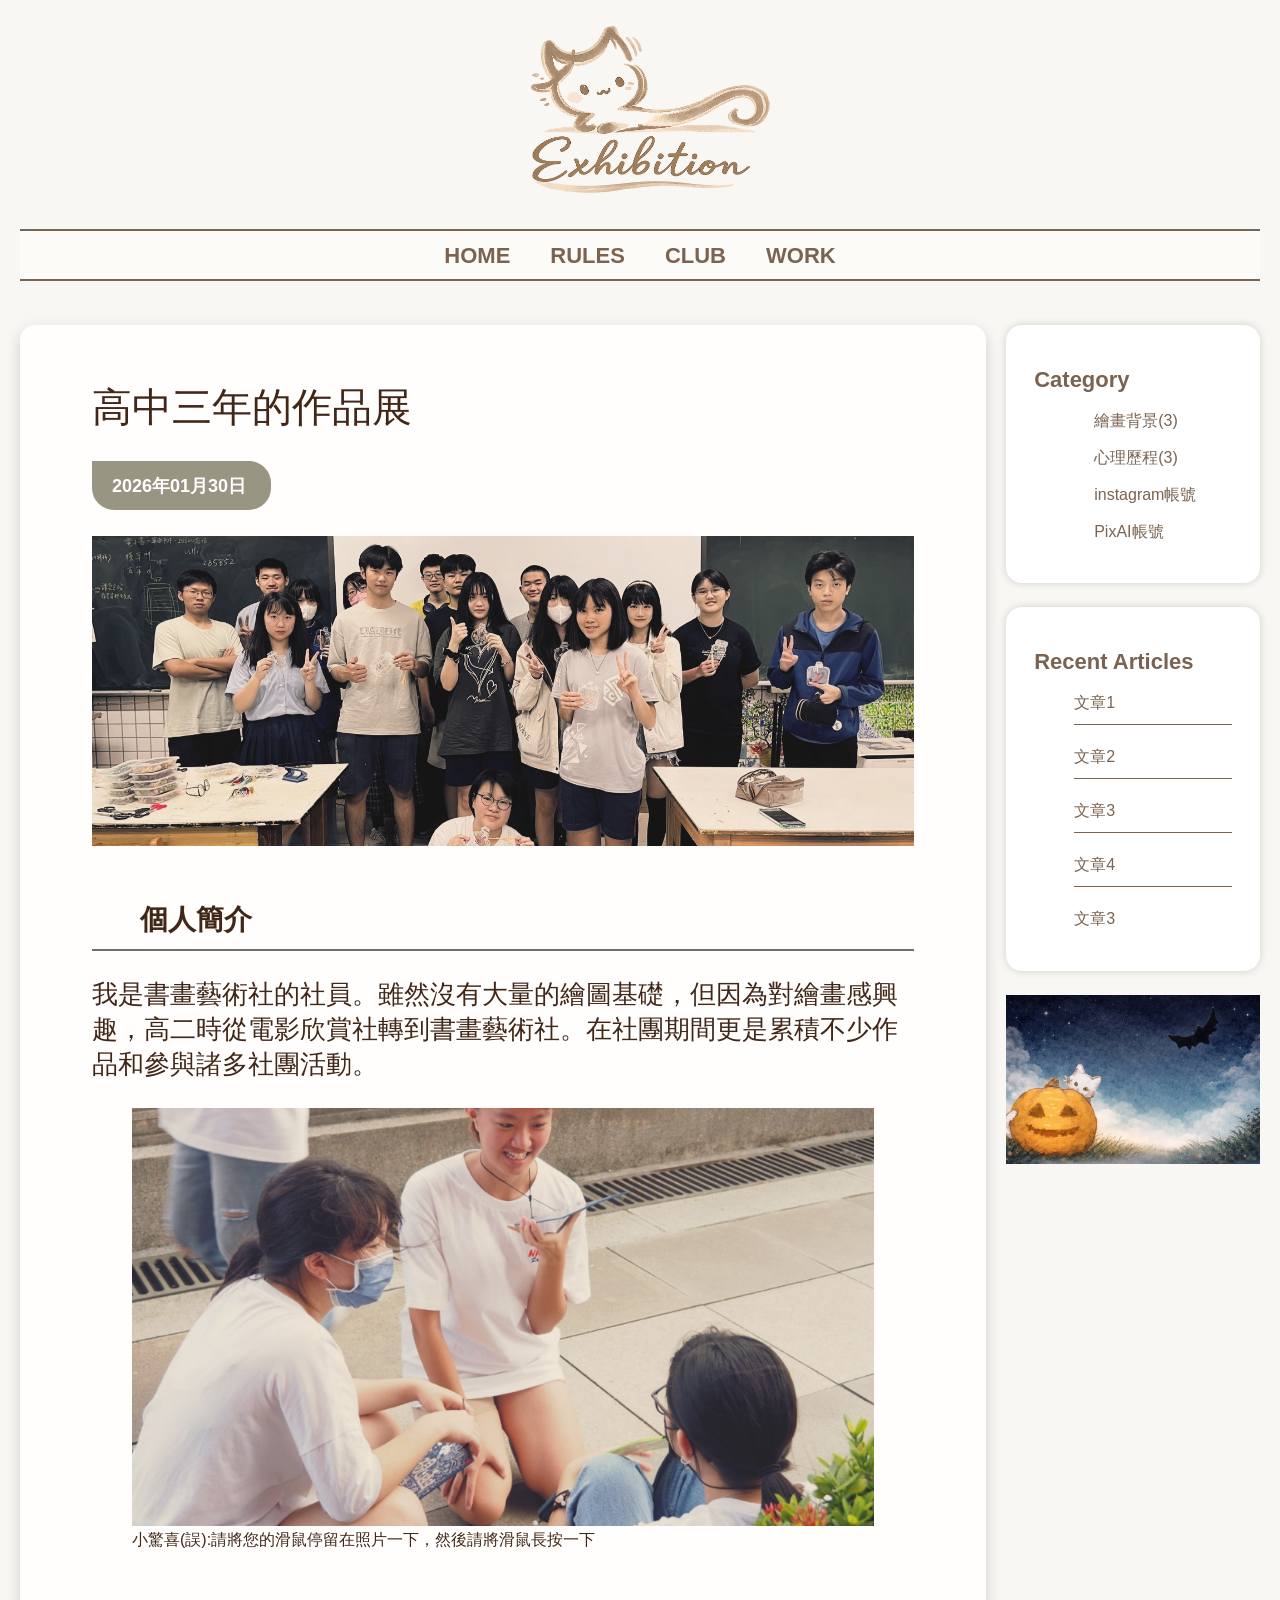
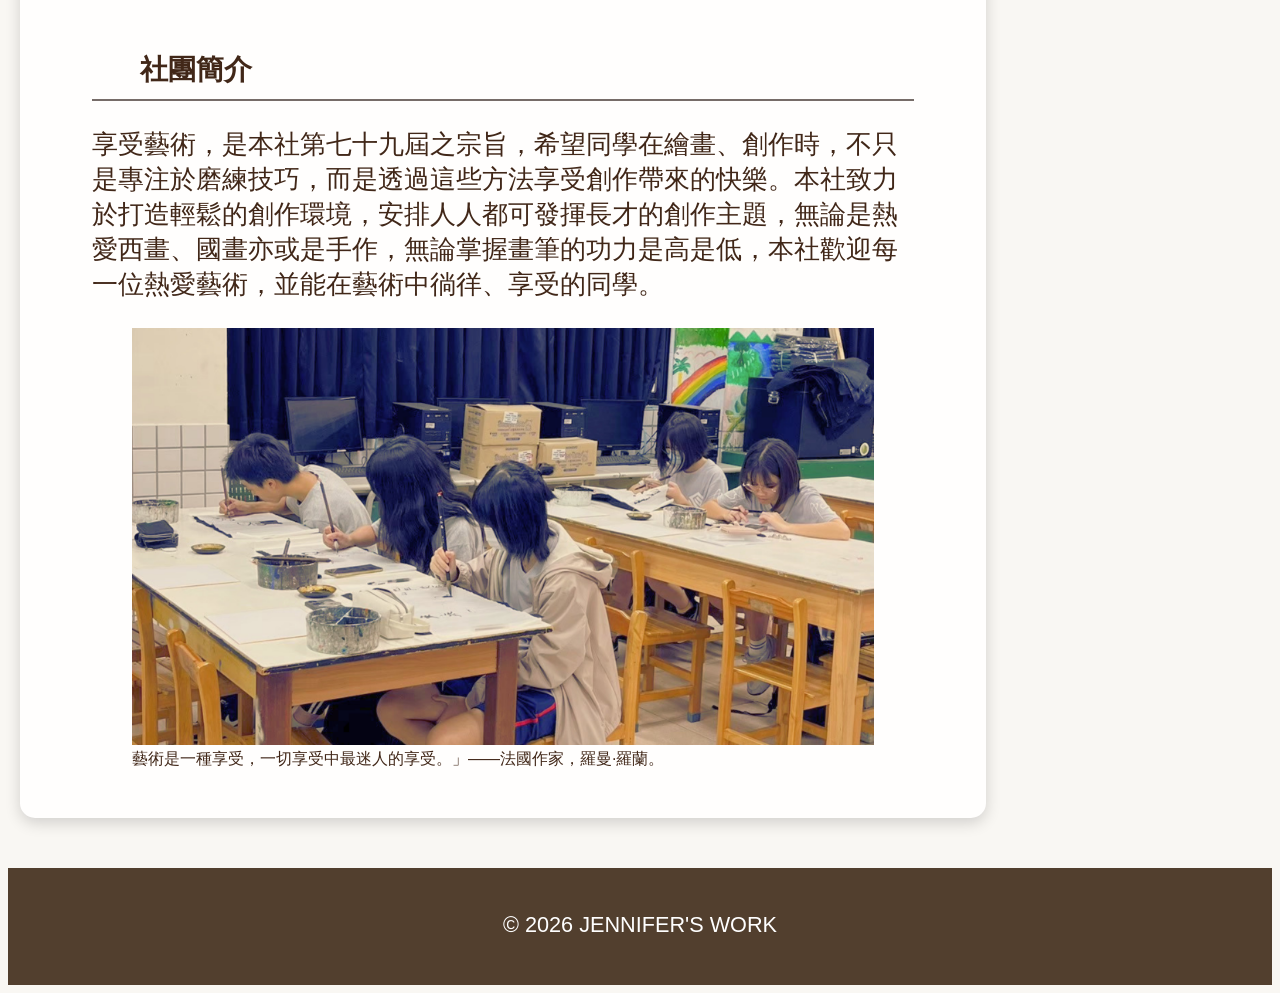
==== index.html @ 860760c7 "新增字型檔案及更新 CSS，調整字型樣式與排版" ====
<!DOCTYPE html>
<html>
    <!-- 網頁不可見處 -->
    <head>
        <meta charset="UTF-8">
        <!--上面是為了避免中文造成的亂碼 meta是單標籤 -->    
        <title>張硯涵的作品展</title>
        <link rel="stylesheet" href="index.css">
        
    </head>

    <!-- 網頁可見處 -->
    <body>
        <!-- 頂部空間 -->
        <header>
            <h1><img src="8.png"  alt="作品展" height="150" width="260"></h1>
            <nav>
                <ul>
                    <li><a href="index.html">HOME</a></li>
                    <li><a href="rules.html">RULES</a></li>
                    <li><a href="https://www.instagram.com/pccac.80th?utm_source=ig_web_button_share_sheet&igsh=ZDNlZDc0MzIxNw==">CLUB</a></li>
                    <li><a href="work.html">WORK</a></li>
                </ul>
            </nav>
        </header>
        <!-- 主要畫面 -->
        <div class="container">
            <!-- 左側主要畫面 -->
            <main>
                <article>
                    <h2>高中三年的作品展</h2>
                    <p class="postdate">
                        <time datetime="2026-01-30">2026年01月30日</time>
                    </p>
                    <p class="eyecatch">    
                        <img src="123.jpg" alt="社團合照">
                    </p>
                </article>

                <section>
                    <article>
                        <h3>個人簡介</h3>
                        <p>我是書畫藝術社的社員。雖然沒有大量的繪圖基礎，但因為對繪畫感興趣，高二時從電影欣賞社轉到書畫藝術社。在社團期間更是累積不少作品和參與諸多社團活動。</p>  
                        <figure>    
                            <img src="1226.png" alt="我的活動照片" class="hover-img">
                            <figcaption>小驚喜(誤):請將您的滑鼠停留在照片一下，然後請將滑鼠長按一下</figcaption>
                        </figure>
                        
                    </article>
                </section>
                <br/>
                <br/>
                <section>
                    <article>
                        <h3>社團簡介</h3>           
                        <p>享受藝術，是本社第七十九屆之宗旨，希望同學在繪畫、創作時，不只是專注於磨練技巧，而是透過這些方法享受創作帶來的快樂。本社致力於打造輕鬆的創作環境，安排人人都可發揮長才的創作主題，無論是熱愛西畫、國畫亦或是手作，無論掌握畫筆的功力是高是低，本社歡迎每一位熱愛藝術，並能在藝術中徜徉、享受的同學。</p>
                        <figure>    
                            <img src="1229.png" alt="社團照片">
                            <figcaption>藝術是一種享受，一切享受中最迷人的享受。」——法國作家，羅曼·羅蘭。</figcaption>
                        </figure>  
                    </article>
                </section>
            </main>
            <!-- 右側主要畫面 -->
            <aside>
                <nav class="categorynav">
                    <h2>Category</h2>
                    <ul>
                        <li><a href="thought.html">繪畫背景(3)</a></li>
                        <li><a href="thought.html">心理歷程(3)</a></li>
                        <li><a href="https://www.instagram.com/sisisi.0730?utm_source=ig_web_button_share_sheet&igsh=ZDNlZDc0MzIxNw==">instagram帳號</a></li>
                        <li><a href="https://pixai.art/zh/@user-1931276859819433513/artworks#sort=most-liked">PixAI帳號</a></li>        
                    </ul>               
                </nav>
                
                <nav class="recentnav">        
                    <h2>Recent Articles</h2>
                    <ul>
                        <li><a href="thought.html">文章1</a></li>
                        <li><a href="thought.html">文章2</a></li>
                        <li><a href="thought.html">文章3</a></li>
                        <li><a href="thought.html">文章4</a></li>
                        <li><a href="thought.html">文章3</a></li>
                        <li><a href="thought.html">文章4</a></li>
                        <li><a href="thought.html">文章3</a></li>
                        <li><a href="thought.html">文章4</a></li>
                        <li><a href="thought.html">文章3</a></li>
                        <li><a href="thought.html">文章4</a></li>
                        <li><a href="thought.html">文章3</a></li>
                        <li><a href="thought.html">文章4</a></li>
                    </ul>
                    
                </nav>
                <img src="01.png"  alt="插圖" width="100%">
        
            </aside>
        </div>
        <!-- 底下商標 -->
        <footer>
            <p>
                <small>© 2026 JENNIFER'S WORK</small>
            </p>
        </footer>
    </body>
</html>
---- index.css ----
@charset "utf-8";

@font-face {
    font-family: 'Iansui-Regular';
    /* 請確保 fonts/ 後面的檔名與你左側資料夾內的一模一樣 */
    src: url('./fonts/Iansui-Regular.ttf') format('truetype');
}

/* 整個網頁可見部分 */
body{
    background-color: rgb(249, 247, 243);
    color: rgb(65, 39, 24);
    font-family: 'Iansui-Regular', sans-serif;
}

/* 頂部介紹區 */
header{
    width: 1240px;
    margin: 0 auto 44px;
    background-color: rgb(249, 247, 243);
}

h1 {
  text-align: center;
  padding: 0px;
  font-size: 36px;
}
h3{
    font-size: 38px;
}
p{
    font-size: 26px;
}

/*  頂端連結區 */ 
header nav ul{
    display: flex;
    justify-content: center;
    list-style: none;
    padding: 12px 0px 10px; 
    background-color: rgb(252, 251, 248);
    border-top: 2px solid rgb(118, 102, 84);
    border-bottom: 2px solid rgb(118, 102, 84);
}
header nav ul li {
    margin: 0 20px;
}
header nav ul li a{
    text-decoration: none;
    font-size: 22px;
    font-weight: bold;
    color: rgb(122, 99, 80); 
}
header nav ul li a:hover{
    text-decoration: underline double 2px;
}




/* 父層 */
.container{
    display: flex;
    width: 1240px;
    margin: 0 auto 50px;
    justify-content: space-between;
}
/* 子層(左) */
main{
    /* flex: 60%; */
    flex-basis: 920px;
    background-color: rgb(255, 254, 253);
    padding:  22px 72px 32px 72px;
    margin-right: 20PX;
    border-radius:15px;
    box-shadow:0 5px 15px rgba(0,0,0,0.16);
}


/* 子層(右) */
aside{
    /* flex: 40%; */
    flex-basis: 284px;
}
/* 子層(右)連結區 */
aside nav{
    border-radius: 16px;
    background-color: #ffffff;
    box-shadow: 0px 0px 8px rgba(0,0,0,0.16);
    padding: 24px 28px;
    margin-bottom: 24px;
}

aside nav h2 {
    margin-bottom: 18px;
    font-size: 22px;
    font-weight: bold;
    color: rgb(122, 99, 80); 
}
aside nav ul {
    font-size: 14px;
}


.categorynav ul li {
    list-style-type: square;
    color:rgb(122, 99, 80);  
    margin: 0 0 16px 20px;
    list-style: none;
}
.categorynav ul li a{
    text-decoration: none;
    font-size: 16px;
    color: rgb(122, 99, 80);  
}

.categorynav ul li a:hover{
    font-size: 16px;
    color: rgb(150, 134, 122);  
}
.recentnav ul li {
    border-bottom: 1px solid rgb(122, 99, 80);  
    padding-bottom: 10px;
    margin-bottom: 22px;
    list-style: none;
}
.recentnav ul {
    height: 240px;
    overflow: hidden scroll;
}
.recentnav ul li{
    list-style: none;
    color: rgb(122, 99, 80);  
}
.recentnav ul li a{
    color: rgb(122, 99, 80);  
    text-decoration: none;
    font-size: 16px;
}

article h2 {
    font-size: 40px;
    font-weight: 500;
    margin-bottom: 8px;
} 
time {
    background-color: #999583;
    border-radius: 0px 22px 22px 22px;
    font-size: 18px;
    font-weight: bold;
    color: #ffffff;
    padding: 13px 25px 12px 20px;
    display: inline-block;
}
.postdate {
    margin-bottom: 26px;
}
.eyecatch {
    margin-bottom: 26px;
}
article h3 {
    border-bottom: 2px solid #766c68;
    margin-bottom: 20px;
    font-size: 28px;
    font-weight: 600;
     background-image: url(9.png);
    background-repeat: no-repeat;
    background-position: left bottom;
    padding: 20px 10px 10px 48px;
}
article section p {
    line-height: 1.6;
    margin-bottom: 24px;
}
article section {
    margin-bottom: 50px;
}
footer {
    background-color: #523f2e;
    color: #ffffff;
    text-align: center;
    padding: 14px 10px 20px;
}
img {
    max-width: 100%;
    height: auto;
}
a{
    list-style: none;
}


.hover-img {
  content: url("1226.png");
}

.hover-img:hover {
  content: url("1227.png");
}

.hover-img:active {
  content: url("1228.png");
}
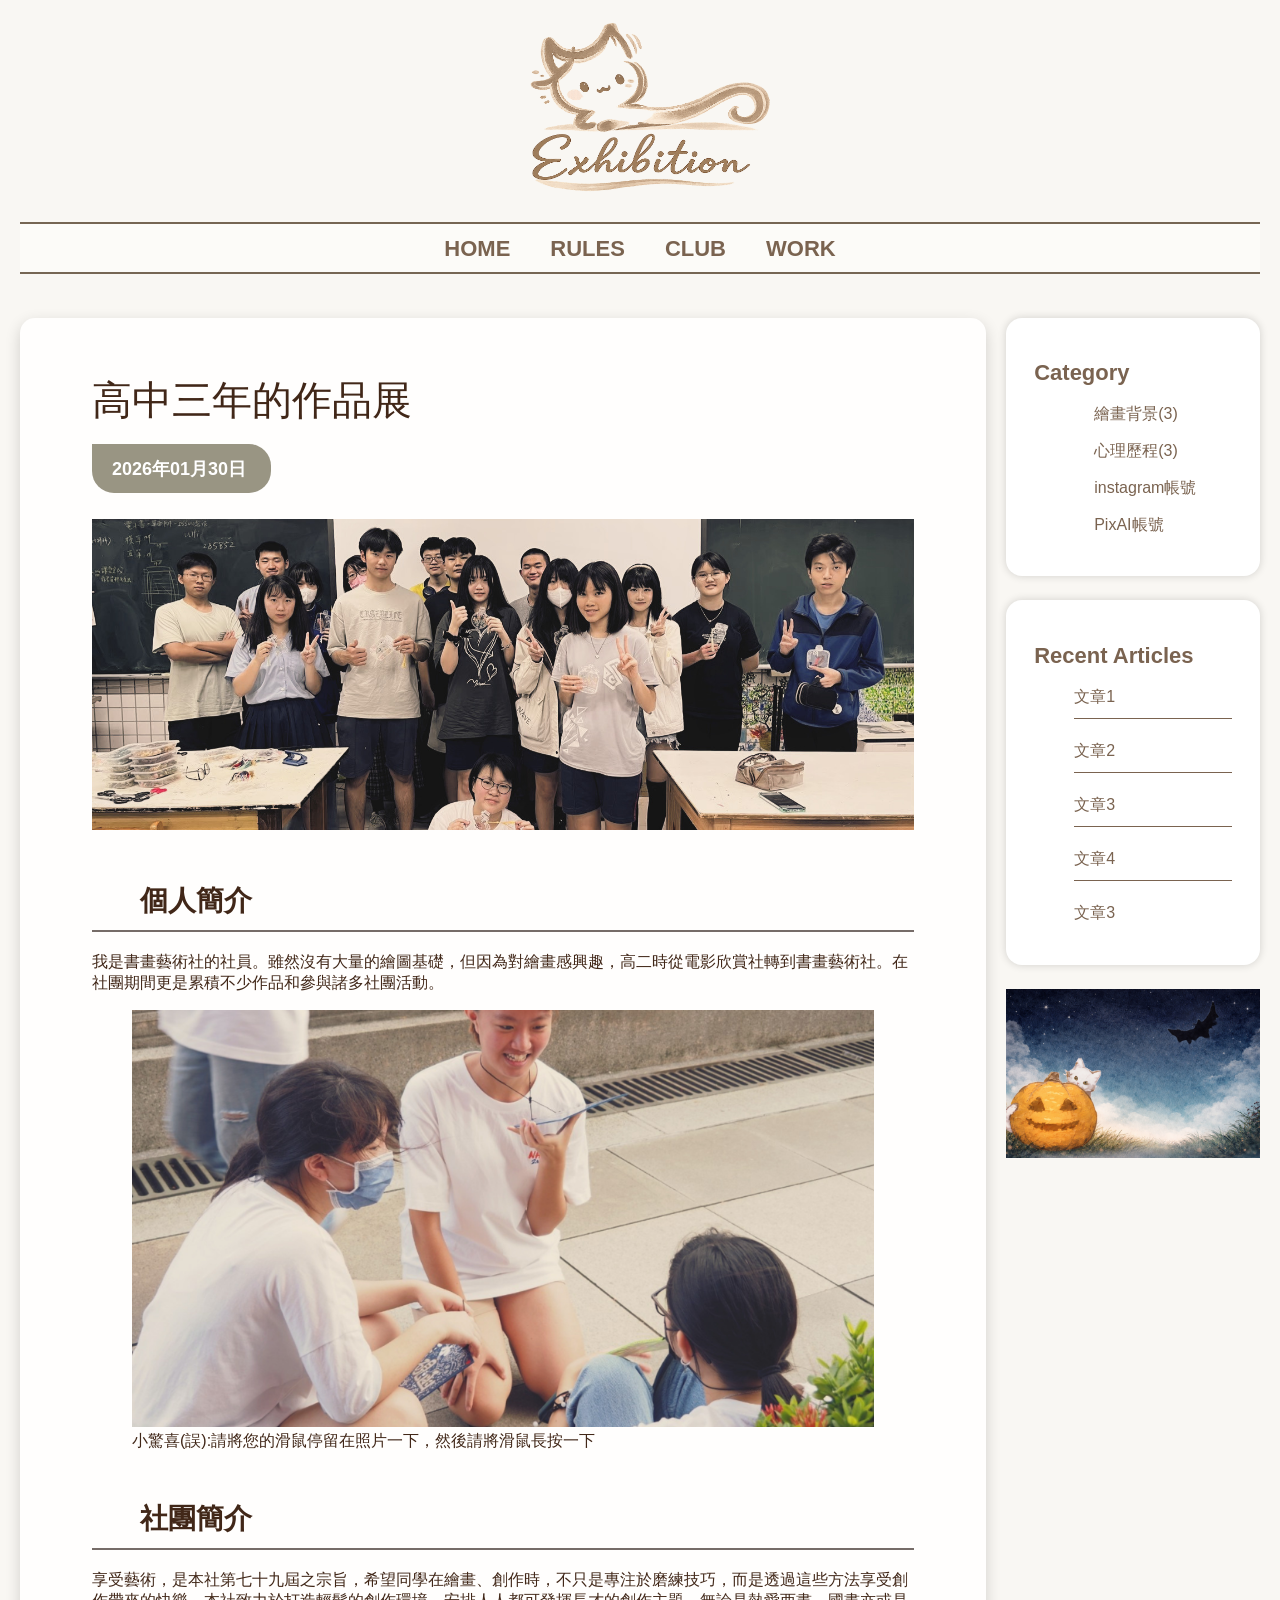
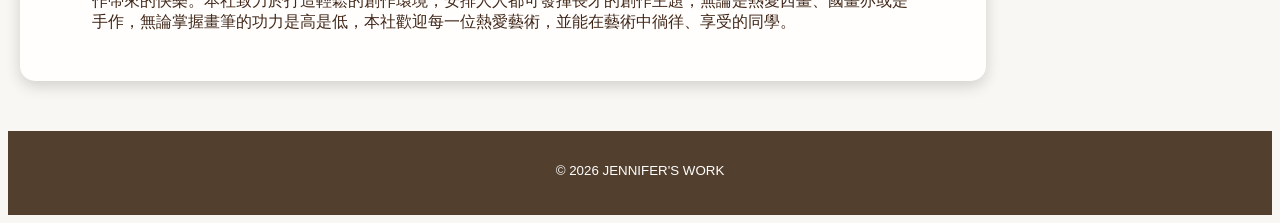
==== commit a0b15492: "first.html index.css index.html rules.html thought.html work.html" ====
--- a/index.html
+++ b/index.html
@@ -6,7 +6,6 @@
         <!--上面是為了避免中文造成的亂碼 meta是單標籤 -->    
         <title>張硯涵的作品展</title>
         <link rel="stylesheet" href="index.css">
-        
     </head>
 
     <!-- 網頁可見處 -->
@@ -48,16 +47,13 @@
                         
                     </article>
                 </section>
-                <br/>
-                <br/>
+
                 <section>
                     <article>
-                        <h3>社團簡介</h3>           
-                        <p>享受藝術，是本社第七十九屆之宗旨，希望同學在繪畫、創作時，不只是專注於磨練技巧，而是透過這些方法享受創作帶來的快樂。本社致力於打造輕鬆的創作環境，安排人人都可發揮長才的創作主題，無論是熱愛西畫、國畫亦或是手作，無論掌握畫筆的功力是高是低，本社歡迎每一位熱愛藝術，並能在藝術中徜徉、享受的同學。</p>
-                        <figure>    
-                            <img src="1229.png" alt="社團照片">
-                            <figcaption>藝術是一種享受，一切享受中最迷人的享受。」——法國作家，羅曼·羅蘭。</figcaption>
-                        </figure>  
+                        <h3>社團簡介</h3>
+                        <p>
+                            享受藝術，是本社第七十九屆之宗旨，希望同學在繪畫、創作時，不只是專注於磨練技巧，而是透過這些方法享受創作帶來的快樂。本社致力於打造輕鬆的創作環境，安排人人都可發揮長才的創作主題，無論是熱愛西畫、國畫亦或是手作，無論掌握畫筆的功力是高是低，本社歡迎每一位熱愛藝術，並能在藝術中徜徉、享受的同學。
+                        </p>
                     </article>
                 </section>
             </main>
@@ -68,8 +64,8 @@
                     <ul>
                         <li><a href="thought.html">繪畫背景(3)</a></li>
                         <li><a href="thought.html">心理歷程(3)</a></li>
-                        <li><a href="https://www.instagram.com/sisisi.0730?utm_source=ig_web_button_share_sheet&igsh=ZDNlZDc0MzIxNw==">instagram帳號</a></li>
-                        <li><a href="https://pixai.art/zh/@user-1931276859819433513/artworks#sort=most-liked">PixAI帳號</a></li>        
+                        <li><a href="thought.html">instagram帳號</a></li>
+                        <li><a href="thought.html">PixAI帳號</a></li>        
                     </ul>               
                 </nav>
                 
--- a/index.css
+++ b/index.css
@@ -1,16 +1,11 @@
 @charset "utf-8";
-
-@font-face {
-    font-family: 'Iansui-Regular';
-    /* 請確保 fonts/ 後面的檔名與你左側資料夾內的一模一樣 */
-    src: url('./fonts/Iansui-Regular.ttf') format('truetype');
-}
 
 /* 整個網頁可見部分 */
 body{
     background-color: rgb(249, 247, 243);
     color: rgb(65, 39, 24);
-    font-family: 'Iansui-Regular', sans-serif;
+    font-size: 16px;
+    font-family: 'arial','Hiragino Sans','Meiryo',sans-serif;
 }
 
 /* 頂部介紹區 */
@@ -19,20 +14,12 @@
     margin: 0 auto 44px;
     background-color: rgb(249, 247, 243);
 }
-
 h1 {
   text-align: center;
   padding: 0px;
-  font-size: 36px;
-}
-h3{
-    font-size: 38px;
-}
-p{
-    font-size: 26px;
 }
 
-/*  頂端連結區 */ 
+/* 頂端連結區 */
 header nav ul{
     display: flex;
     justify-content: center;
@@ -200,4 +187,4 @@
 
 .hover-img:active {
   content: url("1228.png");
-}
+}
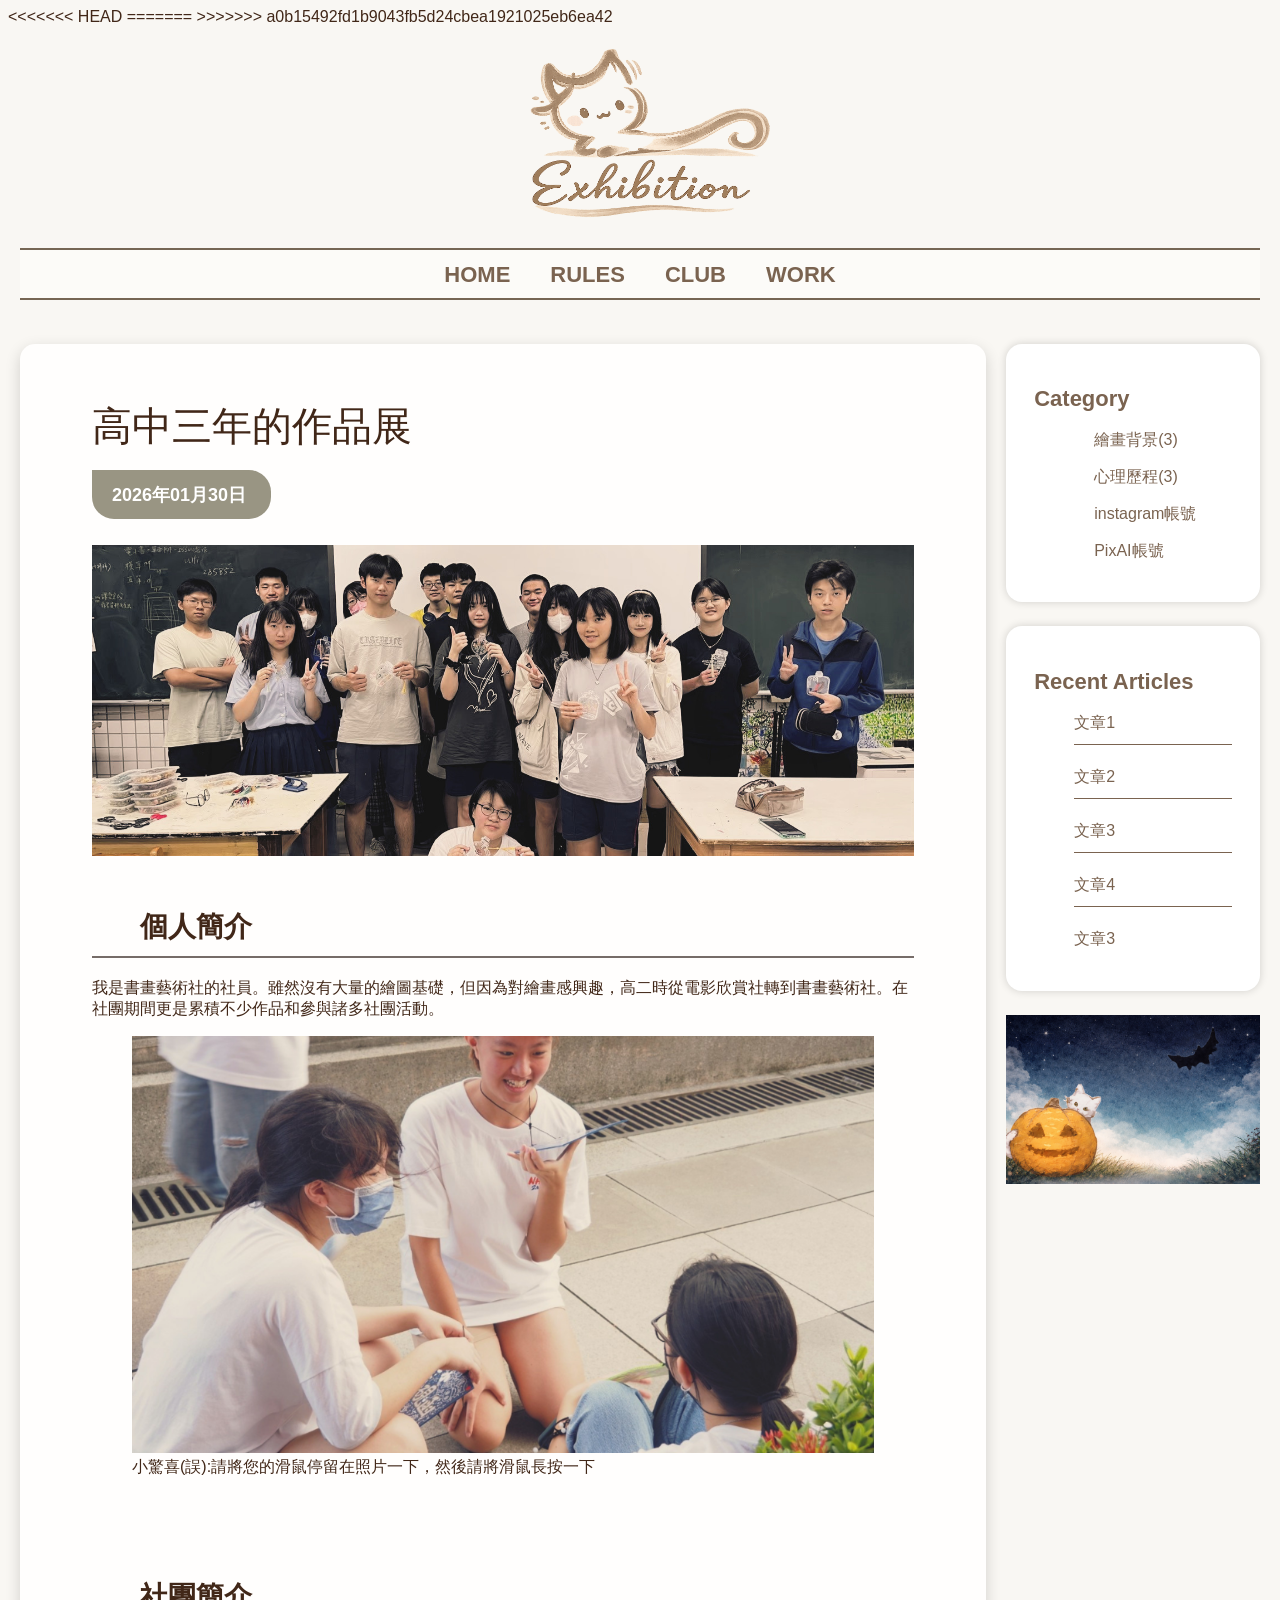
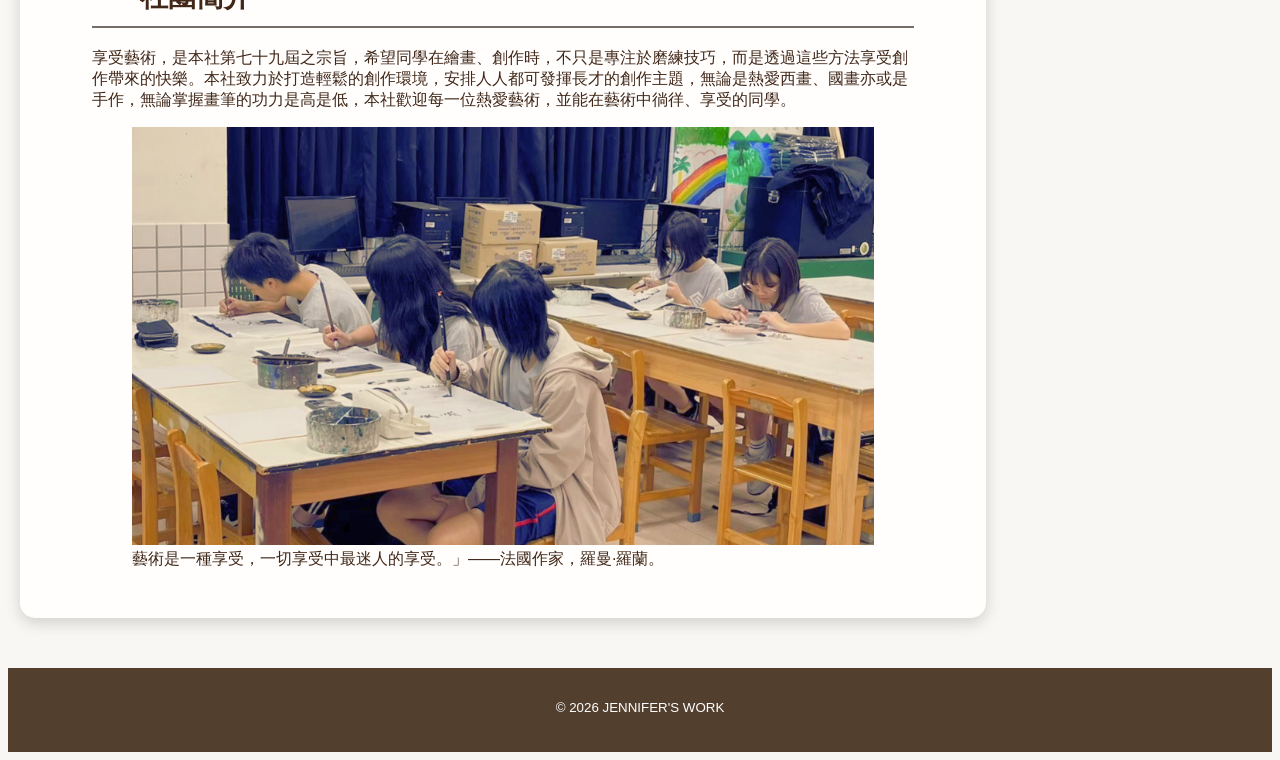
==== commit 5adb143d: "Merge branch 'main' of https://github.com/pcsh-31218-chang/31218-html" ====
--- a/index.html
+++ b/index.html
@@ -6,6 +6,10 @@
         <!--上面是為了避免中文造成的亂碼 meta是單標籤 -->    
         <title>張硯涵的作品展</title>
         <link rel="stylesheet" href="index.css">
+<<<<<<< HEAD
+        
+=======
+>>>>>>> a0b15492fd1b9043fb5d24cbea1921025eb6ea42
     </head>
 
     <!-- 網頁可見處 -->
@@ -47,13 +51,16 @@
                         
                     </article>
                 </section>
-
+                <br/>
+                <br/>
                 <section>
                     <article>
-                        <h3>社團簡介</h3>
-                        <p>
-                            享受藝術，是本社第七十九屆之宗旨，希望同學在繪畫、創作時，不只是專注於磨練技巧，而是透過這些方法享受創作帶來的快樂。本社致力於打造輕鬆的創作環境，安排人人都可發揮長才的創作主題，無論是熱愛西畫、國畫亦或是手作，無論掌握畫筆的功力是高是低，本社歡迎每一位熱愛藝術，並能在藝術中徜徉、享受的同學。
-                        </p>
+                        <h3>社團簡介</h3>           
+                        <p>享受藝術，是本社第七十九屆之宗旨，希望同學在繪畫、創作時，不只是專注於磨練技巧，而是透過這些方法享受創作帶來的快樂。本社致力於打造輕鬆的創作環境，安排人人都可發揮長才的創作主題，無論是熱愛西畫、國畫亦或是手作，無論掌握畫筆的功力是高是低，本社歡迎每一位熱愛藝術，並能在藝術中徜徉、享受的同學。</p>
+                        <figure>    
+                            <img src="1229.png" alt="社團照片">
+                            <figcaption>藝術是一種享受，一切享受中最迷人的享受。」——法國作家，羅曼·羅蘭。</figcaption>
+                        </figure>  
                     </article>
                 </section>
             </main>
@@ -64,8 +71,8 @@
                     <ul>
                         <li><a href="thought.html">繪畫背景(3)</a></li>
                         <li><a href="thought.html">心理歷程(3)</a></li>
-                        <li><a href="thought.html">instagram帳號</a></li>
-                        <li><a href="thought.html">PixAI帳號</a></li>        
+                        <li><a href="https://www.instagram.com/sisisi.0730?utm_source=ig_web_button_share_sheet&igsh=ZDNlZDc0MzIxNw==">instagram帳號</a></li>
+                        <li><a href="https://pixai.art/zh/@user-1931276859819433513/artworks#sort=most-liked">PixAI帳號</a></li>        
                     </ul>               
                 </nav>
                 
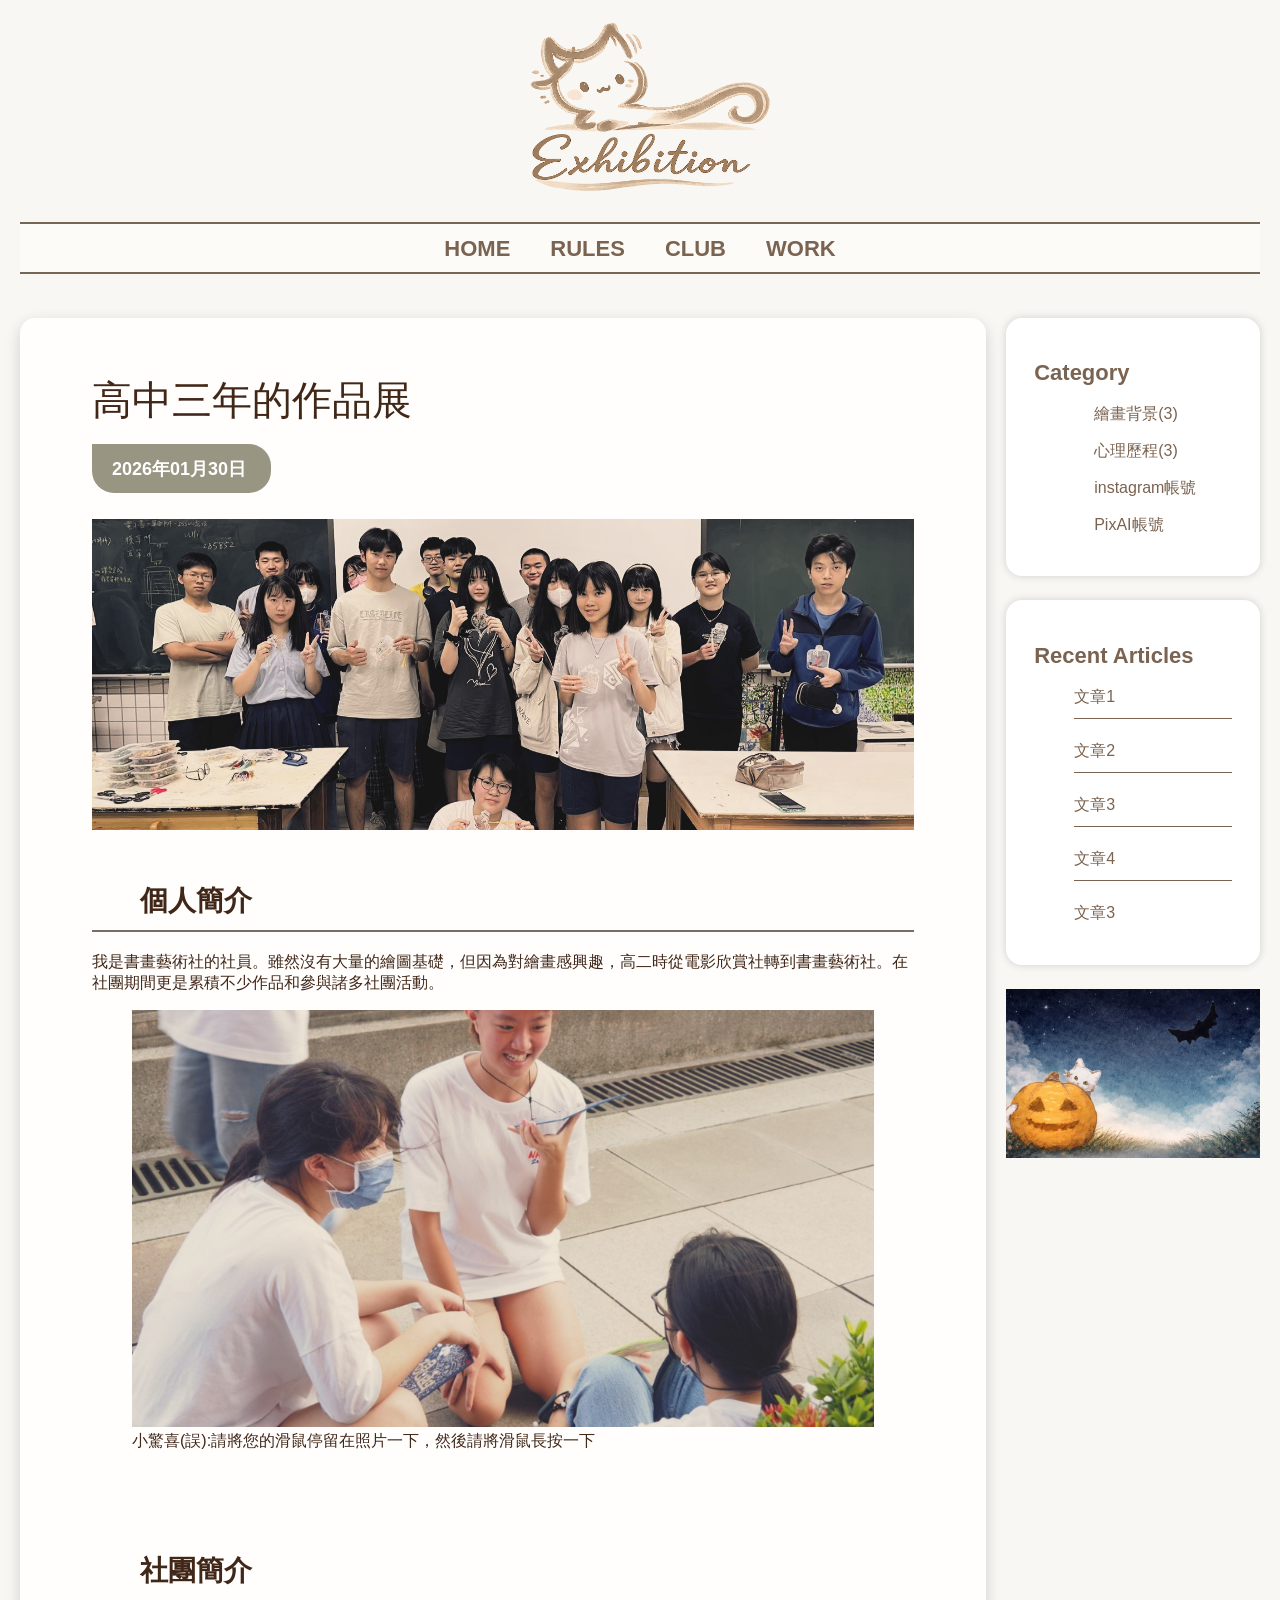
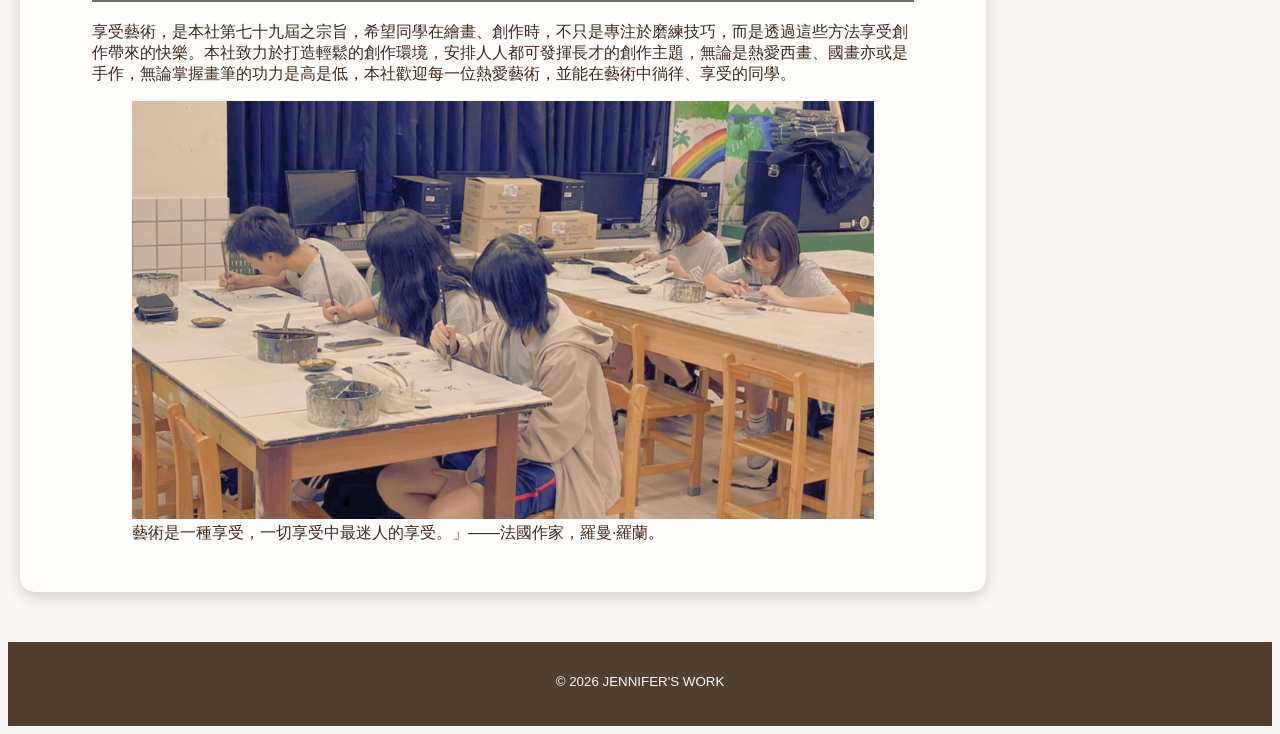
==== commit 20e9805f: "移除不1229.png必要的合併標記" ====
--- a/index.html
+++ b/index.html
@@ -6,10 +6,6 @@
         <!--上面是為了避免中文造成的亂碼 meta是單標籤 -->    
         <title>張硯涵的作品展</title>
         <link rel="stylesheet" href="index.css">
-<<<<<<< HEAD
-        
-=======
->>>>>>> a0b15492fd1b9043fb5d24cbea1921025eb6ea42
     </head>
 
     <!-- 網頁可見處 -->
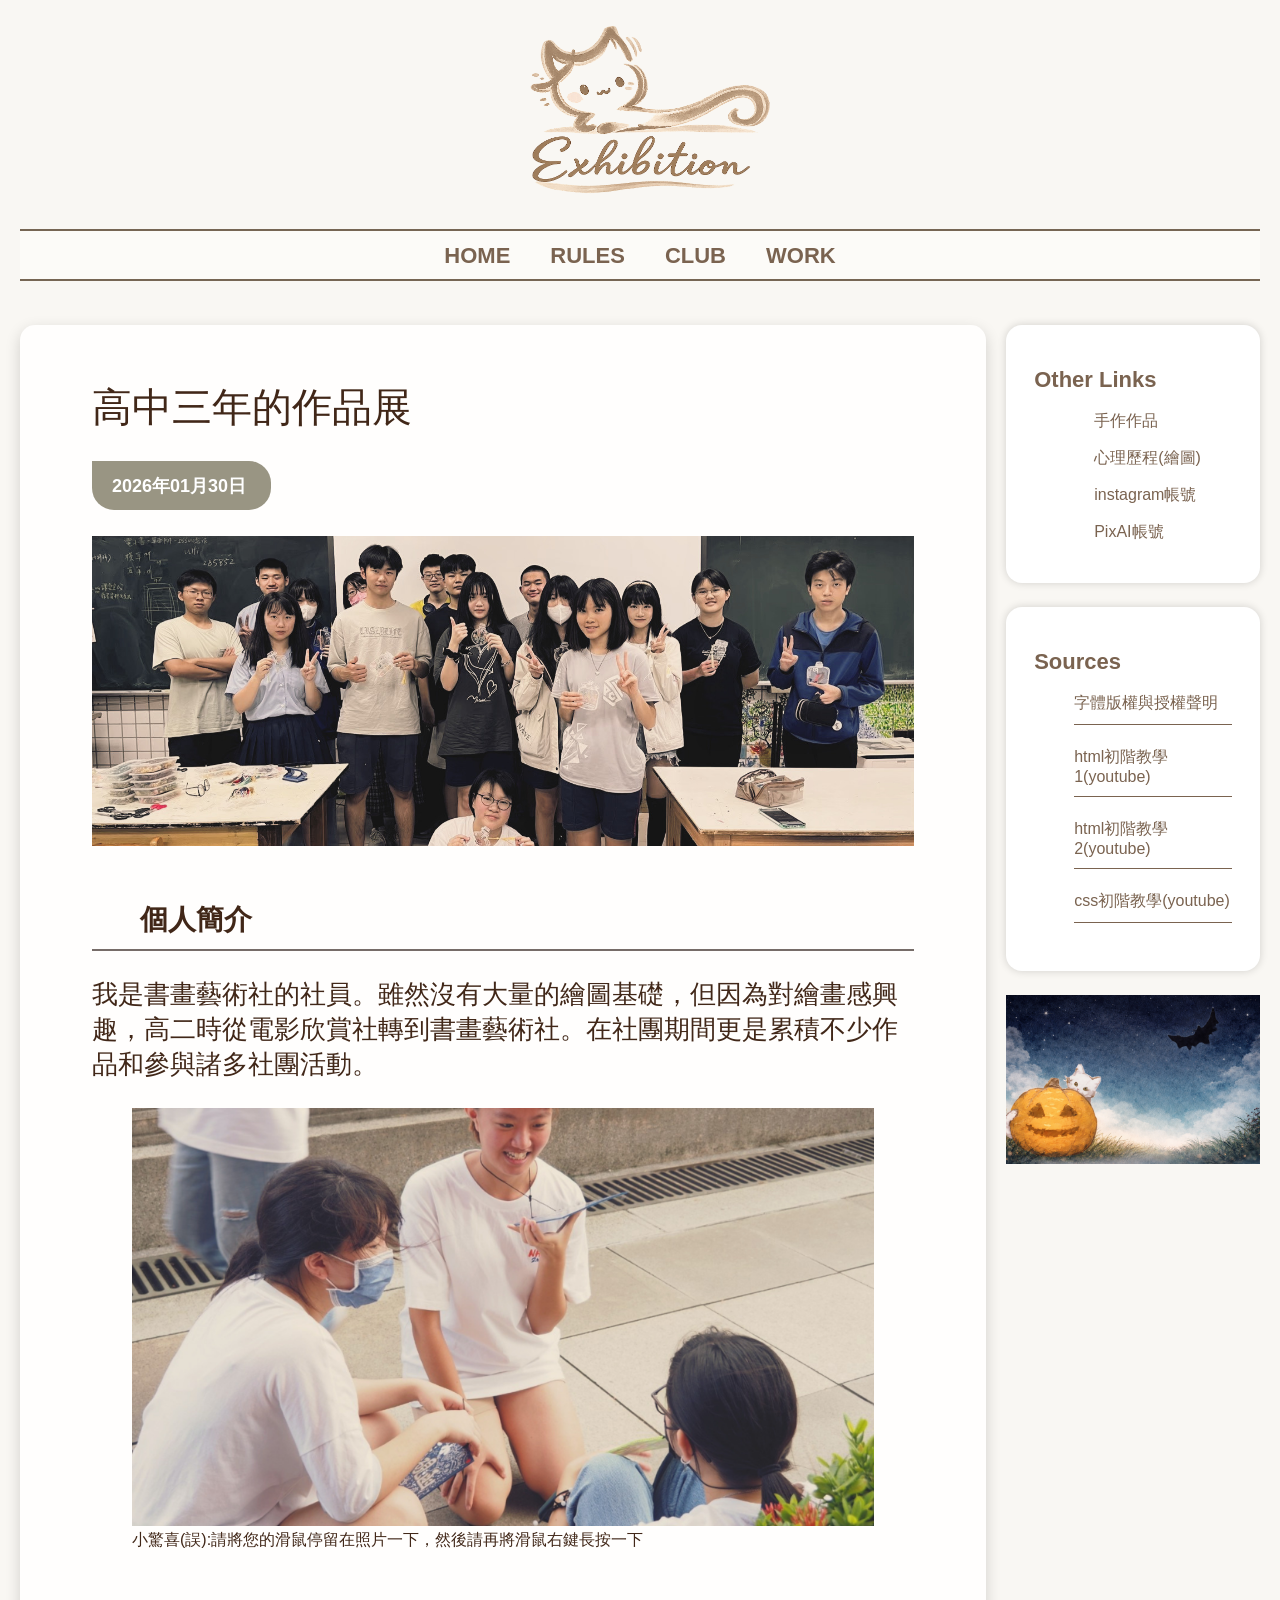
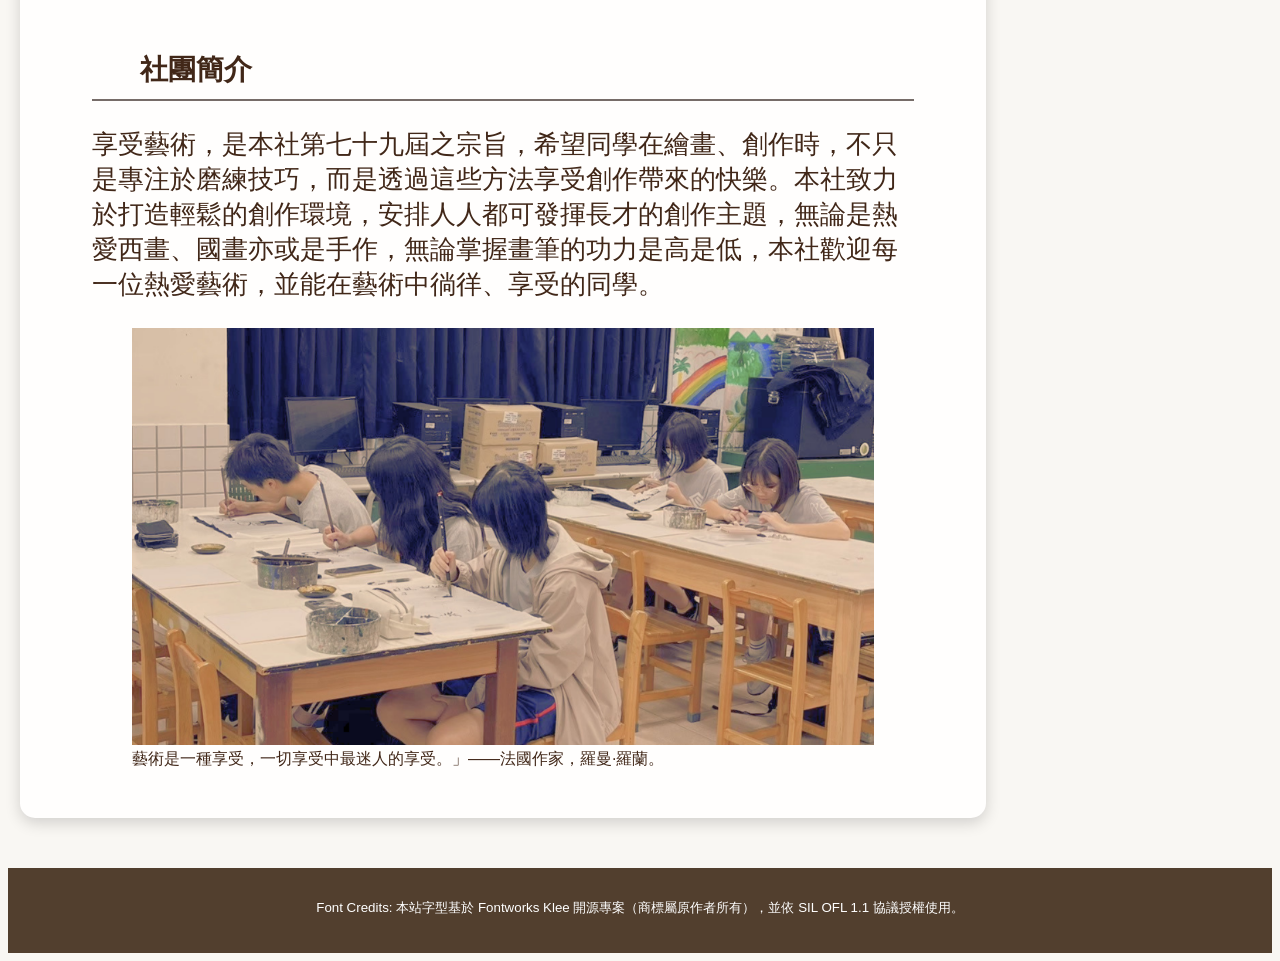
==== commit a994b65f: "31218-html/handmade.css 31218-html/handmade.html 31218-html/index.css 31218-html/index.html 31218-ht" ====
--- a/index.html
+++ b/index.html
@@ -42,7 +42,7 @@
                         <p>我是書畫藝術社的社員。雖然沒有大量的繪圖基礎，但因為對繪畫感興趣，高二時從電影欣賞社轉到書畫藝術社。在社團期間更是累積不少作品和參與諸多社團活動。</p>  
                         <figure>    
                             <img src="1226.png" alt="我的活動照片" class="hover-img">
-                            <figcaption>小驚喜(誤):請將您的滑鼠停留在照片一下，然後請將滑鼠長按一下</figcaption>
+                            <figcaption>小驚喜(誤):請將您的滑鼠停留在照片一下，然後請再將滑鼠右鍵長按一下</figcaption>
                         </figure>
                         
                     </article>
@@ -62,31 +62,25 @@
             </main>
             <!-- 右側主要畫面 -->
             <aside>
-                <nav class="categorynav">
-                    <h2>Category</h2>
+                <nav class="Otherlinks">
+                    <h2>Other Links</h2>
                     <ul>
-                        <li><a href="thought.html">繪畫背景(3)</a></li>
-                        <li><a href="thought.html">心理歷程(3)</a></li>
+                        <li><a href="handmade.html">手作作品</a></li>
+                        <li><a href="thought.html">心理歷程(繪圖)</a></li>
                         <li><a href="https://www.instagram.com/sisisi.0730?utm_source=ig_web_button_share_sheet&igsh=ZDNlZDc0MzIxNw==">instagram帳號</a></li>
                         <li><a href="https://pixai.art/zh/@user-1931276859819433513/artworks#sort=most-liked">PixAI帳號</a></li>        
                     </ul>               
                 </nav>
                 
-                <nav class="recentnav">        
-                    <h2>Recent Articles</h2>
+                <nav class="Sources">        
+                    <h2>Sources</h2>
                     <ul>
-                        <li><a href="thought.html">文章1</a></li>
-                        <li><a href="thought.html">文章2</a></li>
-                        <li><a href="thought.html">文章3</a></li>
-                        <li><a href="thought.html">文章4</a></li>
-                        <li><a href="thought.html">文章3</a></li>
-                        <li><a href="thought.html">文章4</a></li>
-                        <li><a href="thought.html">文章3</a></li>
-                        <li><a href="thought.html">文章4</a></li>
-                        <li><a href="thought.html">文章3</a></li>
-                        <li><a href="thought.html">文章4</a></li>
-                        <li><a href="thought.html">文章3</a></li>
-                        <li><a href="thought.html">文章4</a></li>
+                        <li><a href="text.html">字體版權與授權聲明</a></li>
+                        <li><a href="https://www.youtube.com/watch?v=CLUPkcLQm64&list=PLRjgE3pAnTILsGKX5zF6jP8TLxPA0v6rL&index=11">html初階教學1(youtube)</a></li>
+                        <li><a href="https://steam.oxxostudio.tw/category/html/index.html">html初階教學2(youtube)</a></li>
+                        <li><a href="https://www.youtube.com/watch?v=N1f6_OhiSFI">css初階教學(youtube)</a></li>
+                        <li><a href="https://www.youtube.com/watch?v=Ml78vnNTBLw">css初階教學2(youtube)</a></li>
+                        <li><a href="https://medium.com/@newpage0720/vscode%E8%88%87github%E6%96%B0%E5%B0%88%E6%A1%88%E8%A8%AD%E5%AE%9A-4a2b5621a657">VSCode連接至Github(陳國仁)</a></li>
                     </ul>
                     
                 </nav>
@@ -97,7 +91,7 @@
         <!-- 底下商標 -->
         <footer>
             <p>
-                <small>© 2026 JENNIFER'S WORK</small>
+                <small>Font Credits: 本站字型基於 Fontworks Klee 開源專案（商標屬原作者所有），並依 SIL OFL 1.1 協議授權使用。</small>
             </p>
         </footer>
     </body>
--- a/index.css
+++ b/index.css
@@ -1,11 +1,15 @@
 @charset "utf-8";
+
+@font-face {
+    font-family: 'Iansui-Regular';
+    src: url('./fonts/Iansui-Regular.ttf') format('truetype');
+}
 
 /* 整個網頁可見部分 */
 body{
     background-color: rgb(249, 247, 243);
     color: rgb(65, 39, 24);
-    font-size: 16px;
-    font-family: 'arial','Hiragino Sans','Meiryo',sans-serif;
+    font-family: 'Iansui-Regular', sans-serif;
 }
 
 /* 頂部介紹區 */
@@ -14,12 +18,20 @@
     margin: 0 auto 44px;
     background-color: rgb(249, 247, 243);
 }
+
 h1 {
   text-align: center;
   padding: 0px;
-}
-
-/* 頂端連結區 */
+  font-size: 36px;
+}
+h3{
+    font-size: 38px;
+}
+p{
+    font-size: 26px;
+}
+
+/*  頂端連結區 */ 
 header nav ul{
     display: flex;
     justify-content: center;
@@ -88,38 +100,37 @@
     font-size: 14px;
 }
 
-
-.categorynav ul li {
+.Otherlinks ul li {
     list-style-type: square;
     color:rgb(122, 99, 80);  
     margin: 0 0 16px 20px;
     list-style: none;
 }
-.categorynav ul li a{
+.Otherlinks ul li a{
     text-decoration: none;
     font-size: 16px;
     color: rgb(122, 99, 80);  
 }
 
-.categorynav ul li a:hover{
+.Sources ul li a:hover{
     font-size: 16px;
     color: rgb(150, 134, 122);  
 }
-.recentnav ul li {
+.Sources ul li {
     border-bottom: 1px solid rgb(122, 99, 80);  
     padding-bottom: 10px;
     margin-bottom: 22px;
     list-style: none;
 }
-.recentnav ul {
+.Sources ul {
     height: 240px;
     overflow: hidden scroll;
 }
-.recentnav ul li{
+.Sources ul li{
     list-style: none;
     color: rgb(122, 99, 80);  
 }
-.recentnav ul li a{
+.Sources ul li a{
     color: rgb(122, 99, 80);  
     text-decoration: none;
     font-size: 16px;
@@ -168,6 +179,10 @@
     text-align: center;
     padding: 14px 10px 20px;
 }
+footer p {
+    font-size: 16px;
+}
+
 img {
     max-width: 100%;
     height: auto;
@@ -187,4 +202,4 @@
 
 .hover-img:active {
   content: url("1228.png");
-}+}
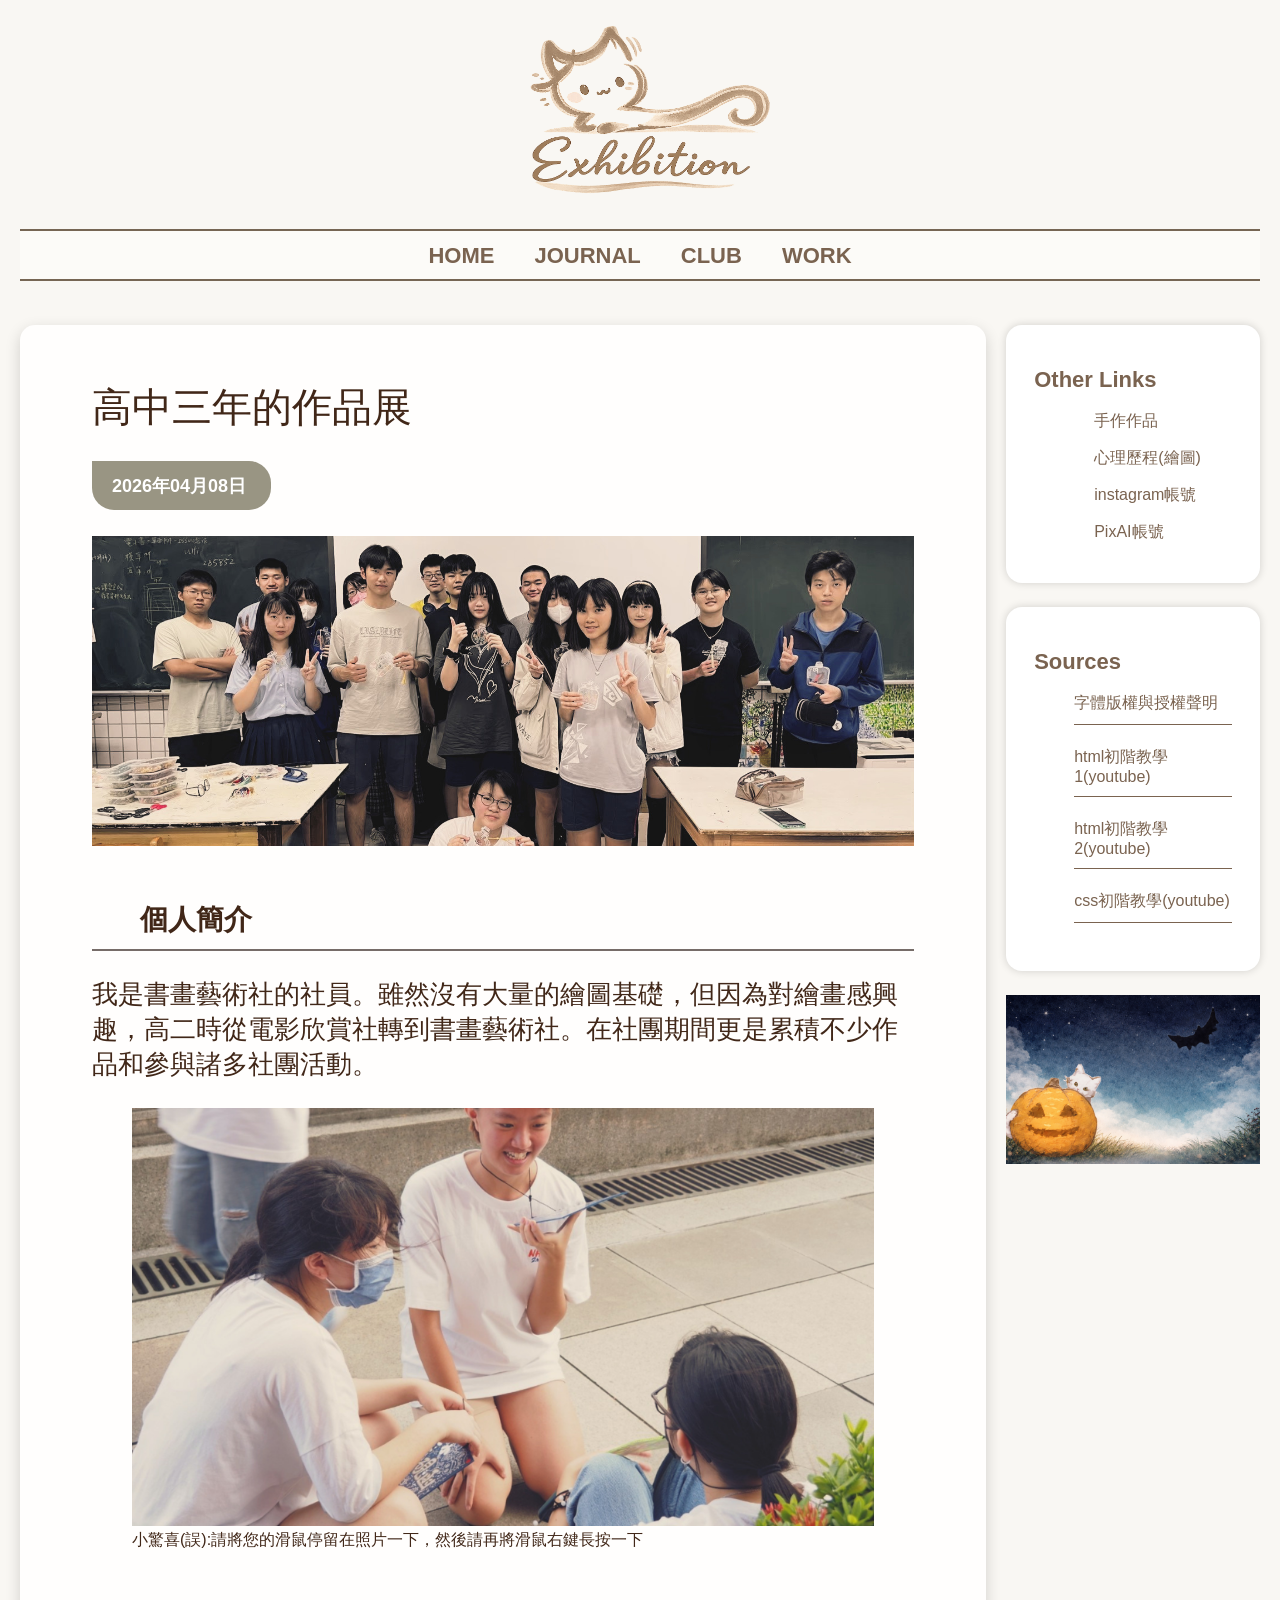
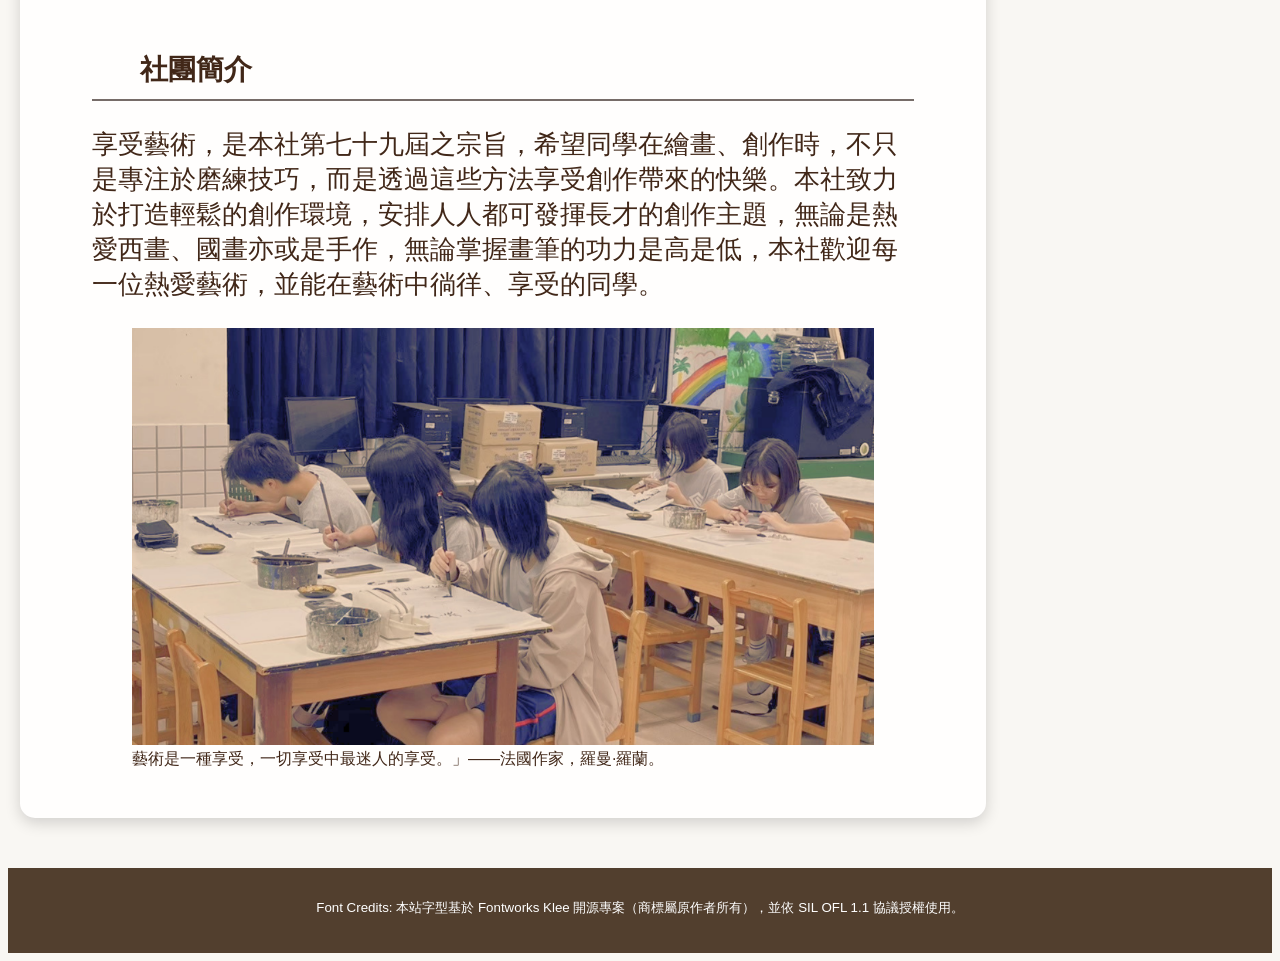
==== commit 1adec244: "31218-html/index.html 31218-html/rules.css 31218-html/rules.html 31218-html/text.css 31218-html/text" ====
--- a/index.html
+++ b/index.html
@@ -16,7 +16,8 @@
             <nav>
                 <ul>
                     <li><a href="index.html">HOME</a></li>
-                    <li><a href="rules.html">RULES</a></li>
+                    <li><a href="rules.html">JOURNAL</a></li>  
+                    <!-- JOURNAL = RULES -->
                     <li><a href="https://www.instagram.com/pccac.80th?utm_source=ig_web_button_share_sheet&igsh=ZDNlZDc0MzIxNw==">CLUB</a></li>
                     <li><a href="work.html">WORK</a></li>
                 </ul>
@@ -29,7 +30,7 @@
                 <article>
                     <h2>高中三年的作品展</h2>
                     <p class="postdate">
-                        <time datetime="2026-01-30">2026年01月30日</time>
+                        <time datetime="2026-01-30">2026年04月08日</time>
                     </p>
                     <p class="eyecatch">    
                         <img src="123.jpg" alt="社團合照">
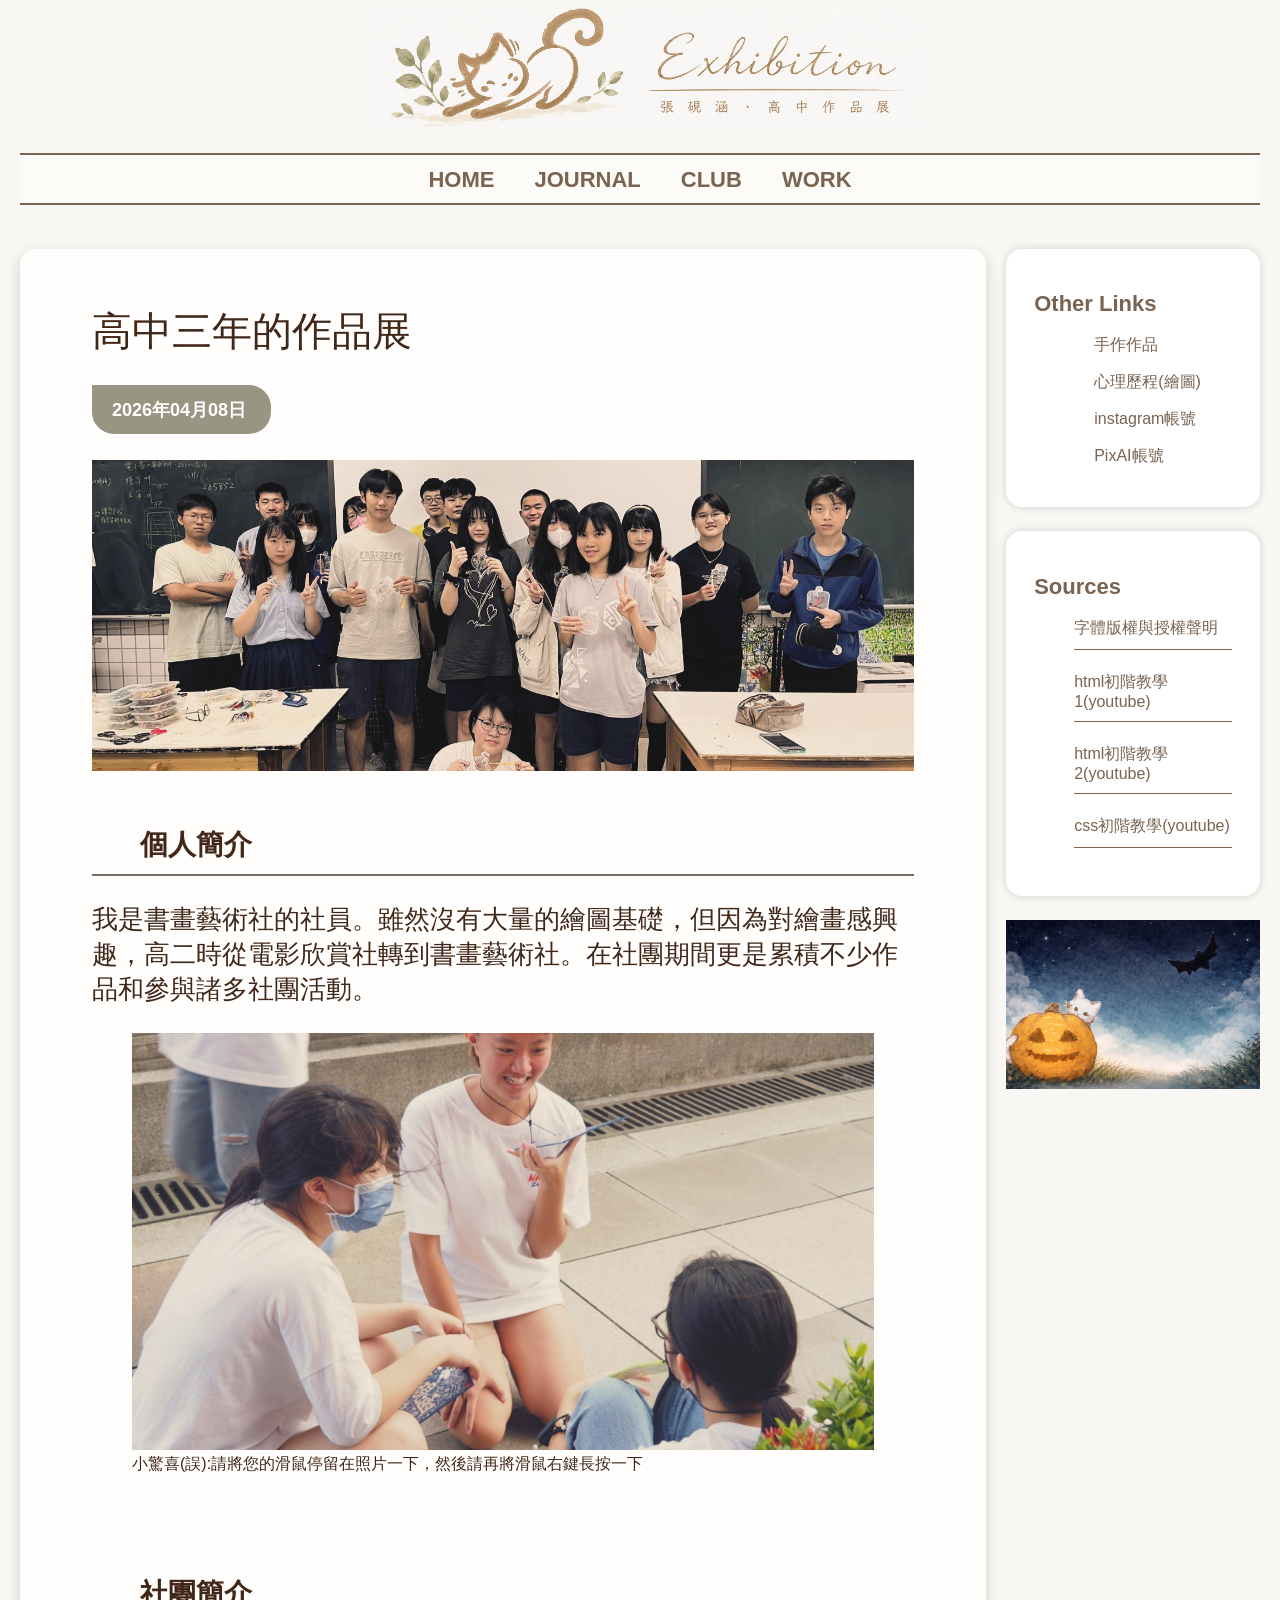
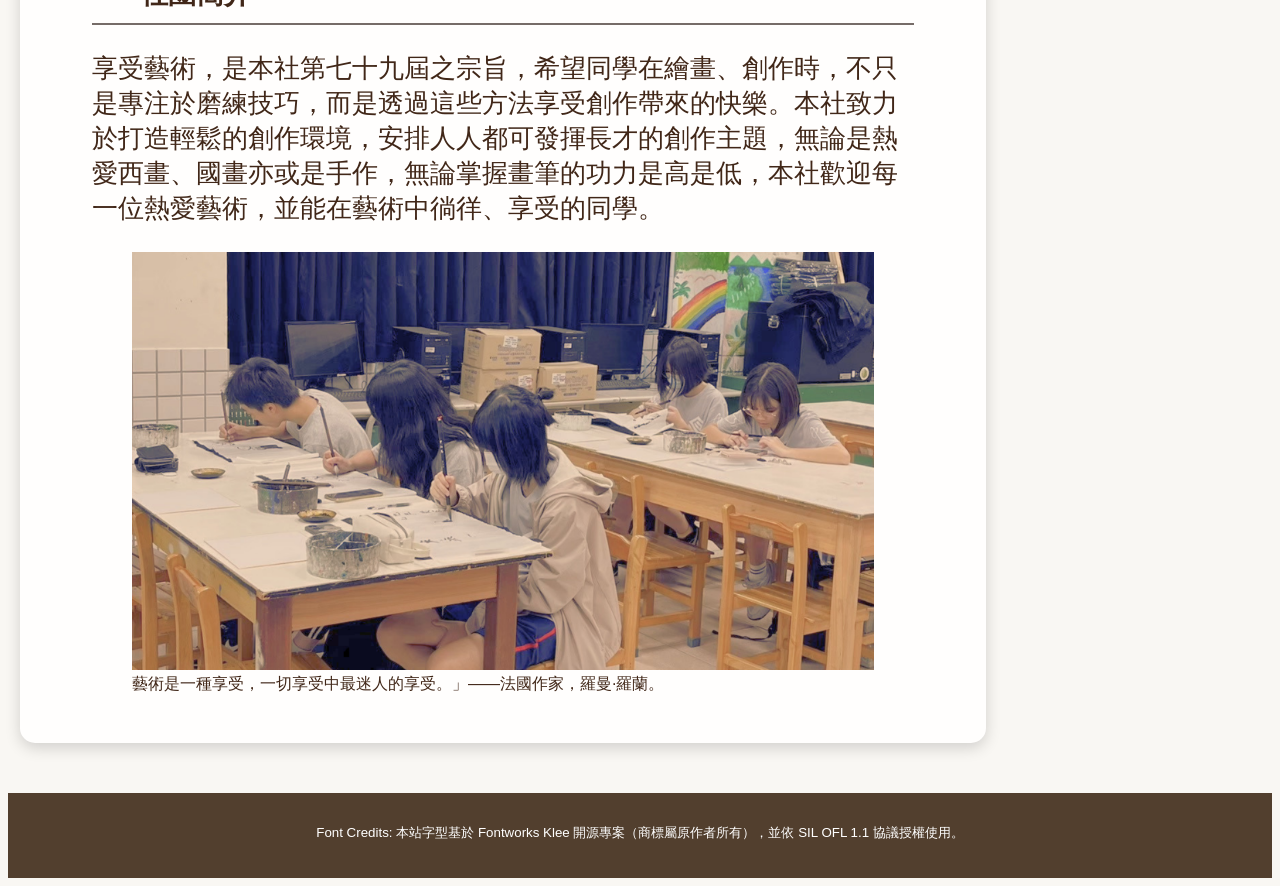
==== commit ed8fdf20: "31218-html/8.png 31218-html/index.css 31218-html/index.html 31218-html/rules.html 31218-html/text.ht" ====
--- a/index.html
+++ b/index.html
@@ -12,7 +12,7 @@
     <body>
         <!-- 頂部空間 -->
         <header>
-            <h1><img src="8.png"  alt="作品展" height="150" width="260"></h1>
+            <h1><img src="8.png"  alt="作品展" height="120" width="567"></h1>
             <nav>
                 <ul>
                     <li><a href="index.html">HOME</a></li>
--- a/index.css
+++ b/index.css
@@ -23,6 +23,7 @@
   text-align: center;
   padding: 0px;
   font-size: 36px;
+  margin: 0 ;
 }
 h3{
     font-size: 38px;
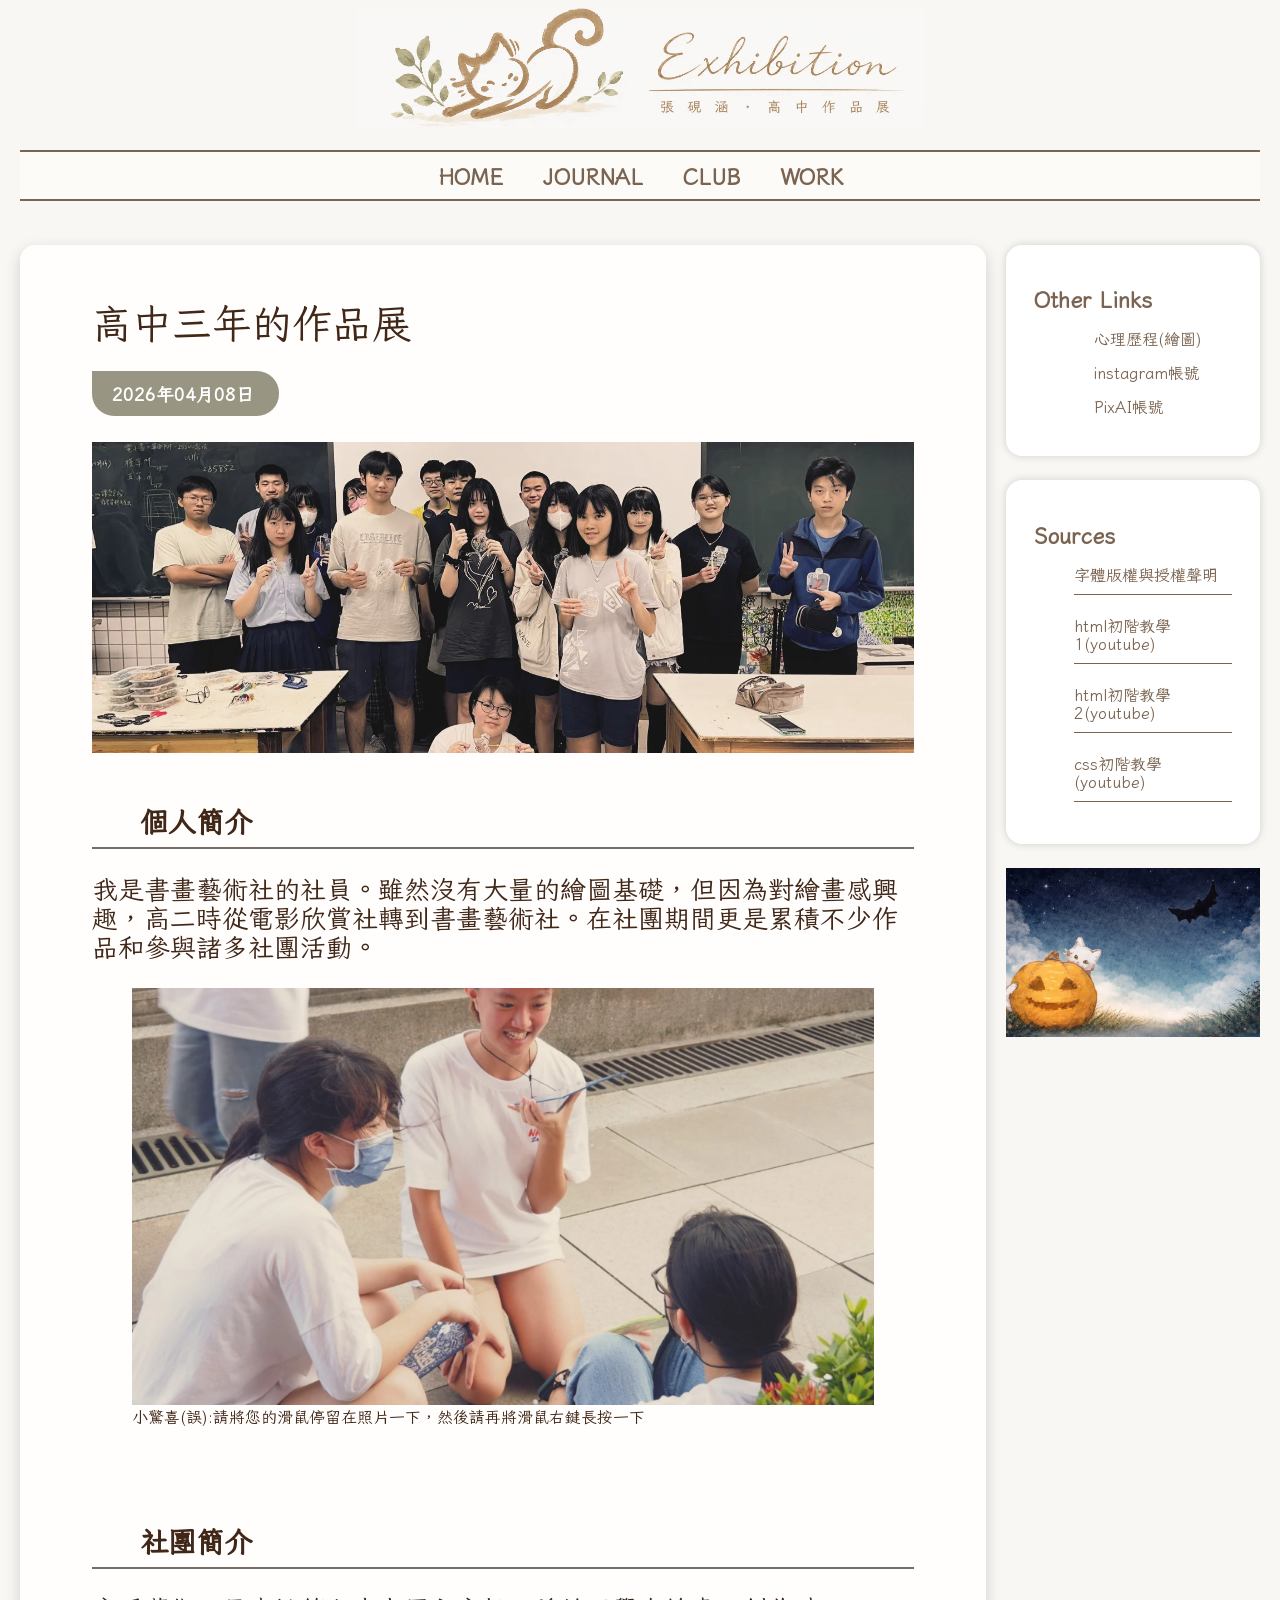
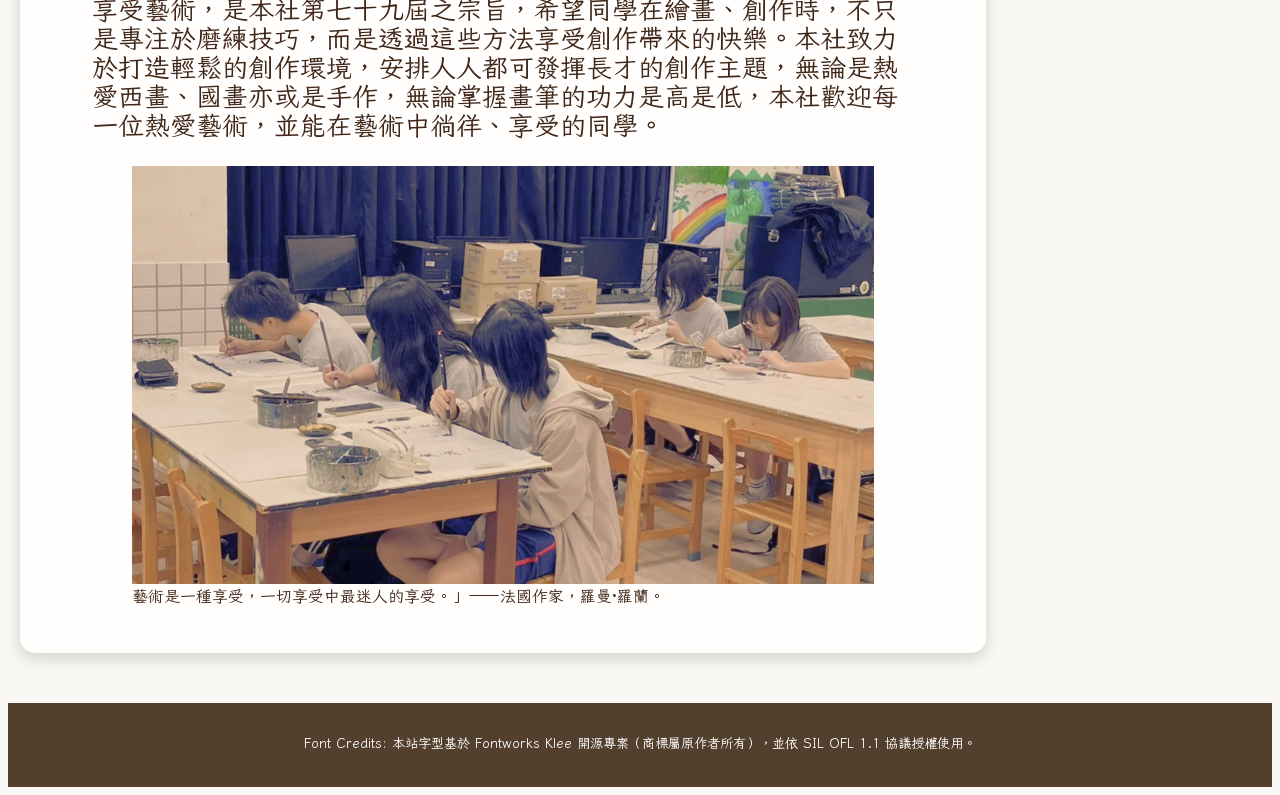
==== commit 2f6eaed6: "31218-html/index.html" ====
--- a/index.html
+++ b/index.html
@@ -66,7 +66,6 @@
                 <nav class="Otherlinks">
                     <h2>Other Links</h2>
                     <ul>
-                        <li><a href="handmade.html">手作作品</a></li>
                         <li><a href="thought.html">心理歷程(繪圖)</a></li>
                         <li><a href="https://www.instagram.com/sisisi.0730?utm_source=ig_web_button_share_sheet&igsh=ZDNlZDc0MzIxNw==">instagram帳號</a></li>
                         <li><a href="https://pixai.art/zh/@user-1931276859819433513/artworks#sort=most-liked">PixAI帳號</a></li>        
--- a/index.css
+++ b/index.css
@@ -1,10 +1,22 @@
 @charset "utf-8";
-
+/* 這才是原先的內容，但為了讓網站字體跑更快，我用claude.ai的幫助把字體壓縮了，並且改成woff2格式了，所以就把原本的註解掉了 */
+/* 
 @font-face {
     font-family: 'Iansui-Regular';
-    src: url('./fonts/Iansui-Regular.ttf') format('truetype');
-}
-
+    src: url('./fonts/Iansui-Regular.ttf') format('truetype'); */
+@font-face {
+    font-family: 'Iansui-Regular';
+    src: url('./fonts/Iansui-Regular.woff2') format('woff2'),
+         url('./fonts/Iansui-Regular.ttf') format('truetype');
+    font-display: swap;
+}
+
+@font-face {
+    font-family: 'ChenYuluoyan';
+    src: url('./fonts/ChenYuluoyan-Thin-Monospaced.woff2') format('woff2'),
+         url('./fonts/ChenYuluoyan-Thin-Monospaced.ttf') format('truetype');
+    font-display: swap;
+}
 /* 整個網頁可見部分 */
 body{
     background-color: rgb(249, 247, 243);
